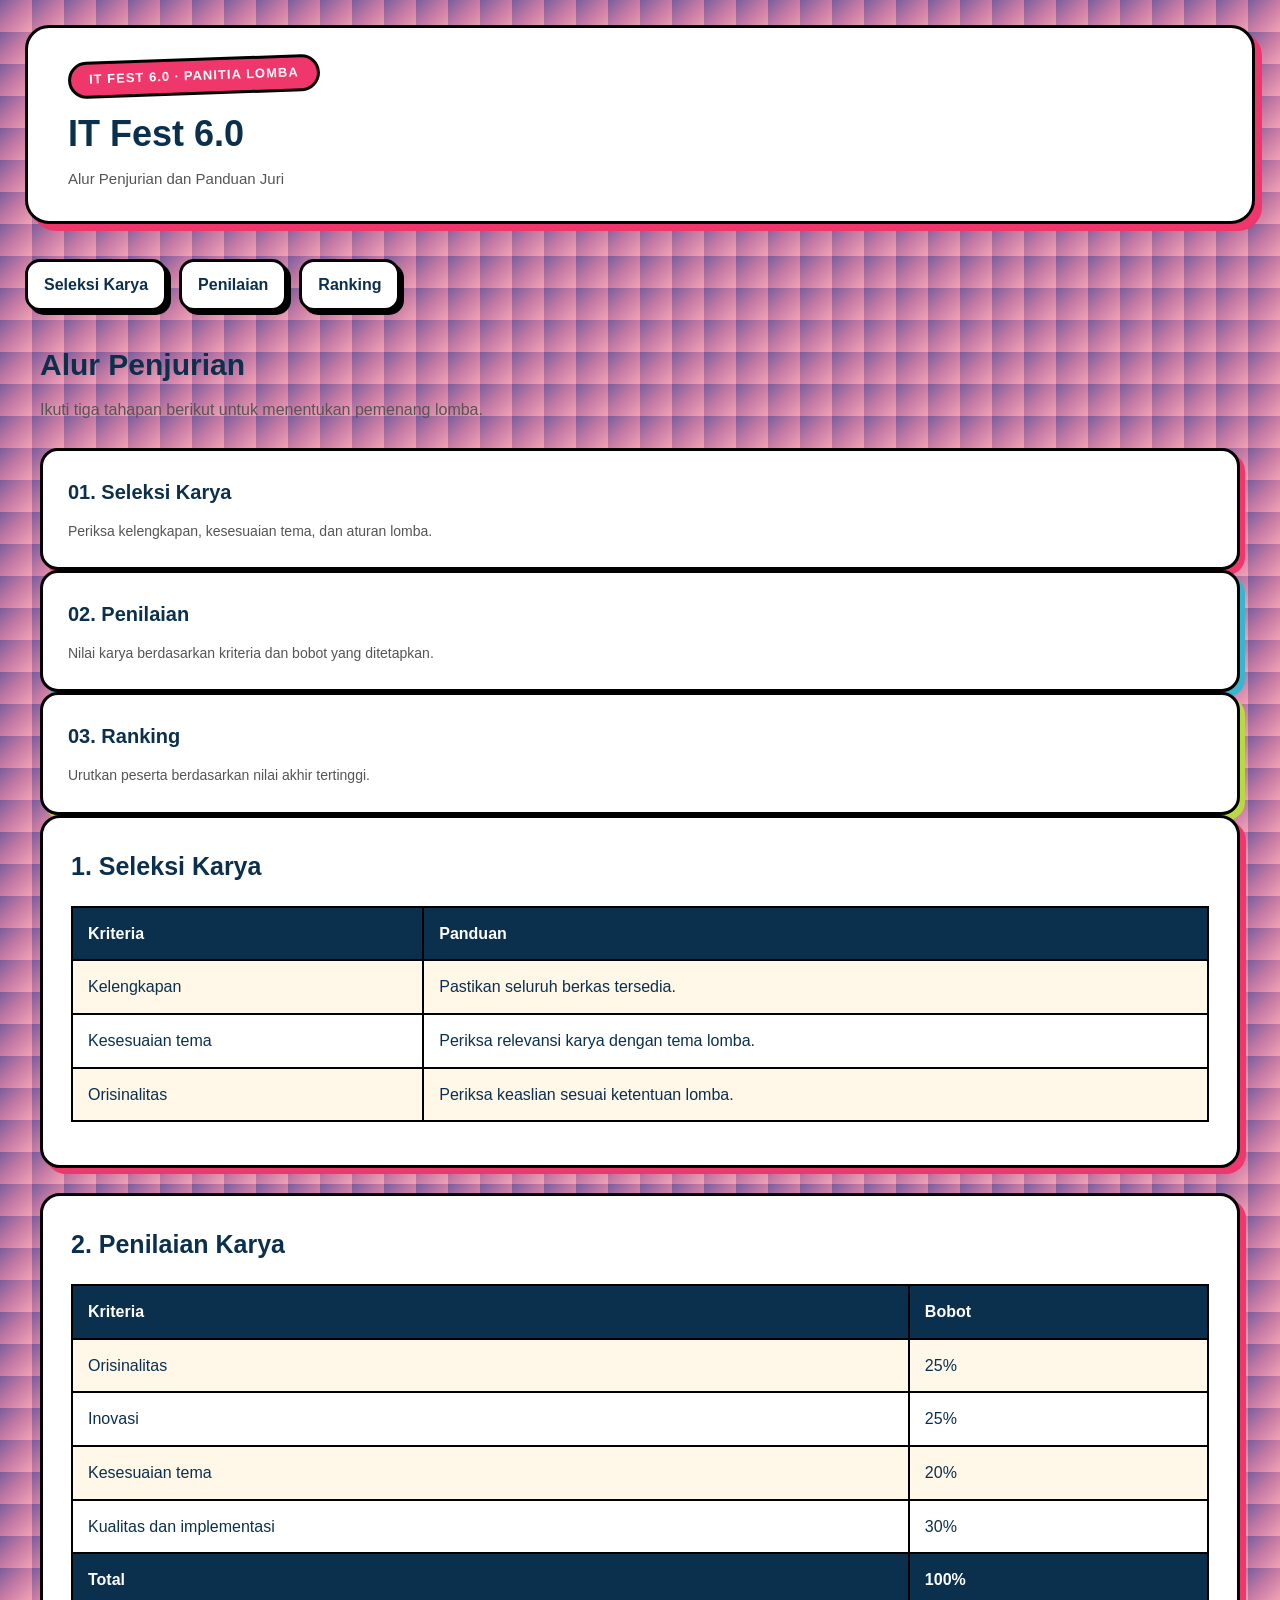
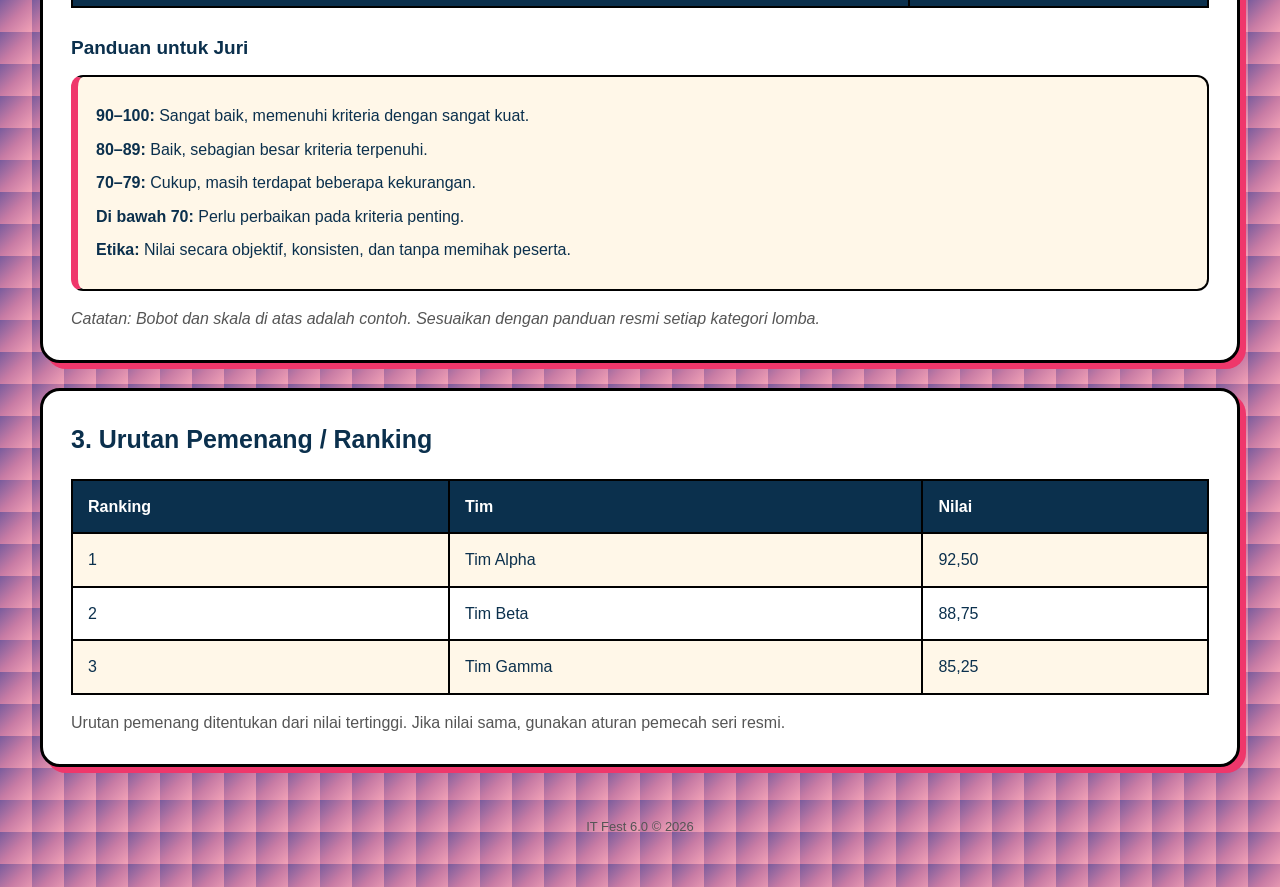
==== alur penjurian.html @ f2397616 "Remove background image gradients from body Removed background image gradients from body style." ====
<!DOCTYPE html>
<html lang="id">
<head>
    <meta charset="UTF-8">
    <meta name="viewport" content="width=device-width, initial-scale=1.0">
    <title>Alur Penjurian IT Fest 6.0</title>
    <link rel="stylesheet" href="style.css">

    <style>
        * {
            margin: 0;
            padding: 0;
            box-sizing: border-box;
        }
    
        html {
            scroll-behavior: smooth;
        }
    
        body {
            font-family: Arial, sans-serif;
            background-color: #fff7e8;
            background-size: 32px 32px;
            color: #0b304d;
            padding: 25px;
            line-height: 1.6;
        }
    
         
        header {
            background: #fff;
            border: 3px solid #000;
            border-radius: 24px;
            padding: 30px 40px;
            margin-bottom: 35px;
            box-shadow: 7px 7px 0 #ef376b;
        }
    
        header::before {
            content: "IT FEST 6.0 · PANITIA LOMBA";
            display: inline-block;
            background: #ef376b;
            color: white;
            border: 3px solid #000;
            border-radius: 30px;
            padding: 5px 18px;
            margin-bottom: 10px;
            font-size: 13px;
            font-weight: bold;
            letter-spacing: 1px;
            transform: rotate(-2deg);
        }
    
        header h1 {
            font-size: 36px;
            font-weight: 900;
            margin-bottom: 5px;
        }
    
        header p {
            color: #555;
            font-size: 15px;
        }
    
        nav {
            display: flex;
            flex-wrap: wrap;
            gap: 12px;
            margin-bottom: 30px;
        }
    
        nav a {
            display: inline-block;
            text-decoration: none;
            background: #fff;
            color: #0b304d;
            border: 3px solid #000;
            border-radius: 15px;
            padding: 10px 16px;
            font-weight: bold;
            box-shadow: 4px 4px 0 #000;
            transition: 0.2s;
        }
    
        nav a:hover {
            background: #ef376b;
            color: #fff;
            transform: translateY(-2px);
        }
    
        nav a:active,
        nav a:focus {
            background: #0b304d;
            color: #fff;
        }
    
        main {
            max-width: 1200px;
            margin: 0 auto;
        }
    
        main > h2 {
            font-size: 30px;
            margin-bottom: 8px;
        }
    
        main > p {
            margin-bottom: 25px;
            color: #555;
        }
    
         KARTU ALUR */
        .alur {
            display: grid;
            grid-template-columns: repeat(3, minmax(0, 1fr));
            gap: 20px;
            margin-bottom: 35px;
        }
    
        .card {
            background: #fff;
            border: 3px solid #000;
            border-radius: 18px;
            padding: 25px;
            box-shadow: 5px 5px 0 #ef376b;
        }
    
        .card:nth-child(2) {
            box-shadow: 5px 5px 0 #38b6cf;
        }
    
        .card:nth-child(3) {
            box-shadow: 5px 5px 0 #b7d943;
        }
    
        .card h3 {
            font-size: 20px;
            margin-bottom: 12px;
        }
    
        .card p {
            color: #555;
            font-size: 14px;
        }
    
        section {
            background: #fff;
            border: 3px solid #000;
            border-radius: 20px;
            padding: 28px;
            margin-bottom: 25px;
            box-shadow: 6px 6px 0 #ef376b;
            scroll-margin-top: 20px;
        }
    
        section h2 {
            font-size: 25px;
            margin-bottom: 20px;
        }
    
        section h3 {
            font-size: 19px;
            margin: 25px 0 12px;
        }
    
        section p {
            color: #555;
            margin-top: 15px;
        }
    
        table {
            width: 100%;
            border-collapse: collapse;
            margin: 15px 0;
            background: #fff;
        }
    
        th,
        td {
            border: 2px solid #000;
            padding: 13px 15px;
            text-align: left;
        }
    
        th {
            background: #0b304d;
            color: #fff;
        }
    
        tbody tr:nth-child(even),
        table tr:nth-child(even) {
            background: #fff7e8;
        }
        
        .panduan {
            background: #fff7e8;
            border: 2px solid #000;
            border-left: 7px solid #ef376b;
            border-radius: 12px;
            padding: 18px;
        }
    
        .panduan p {
            margin: 8px 0;
            color: #0b304d;
        }

        footer {
            text-align: center;
            padding: 25px 10px;
            color: #555;
            font-size: 13px;
        }
    
        @media (max-width: 768px) {
            body {
                padding: 15px;
            }
    
            header {
                padding: 22px;
            }
    
            header h1 {
                font-size: 28px;
            }
    
            .alur {
                grid-template-columns: 1fr;
            }
    
            section {
                padding: 18px;
                overflow-x: auto;
            }
    
            table {
                min-width: 450px;
            }
    
            nav a {
                padding: 9px 12px;
                font-size: 13px;
            }
        }
    </style>

</head>
<body>

<header>
    <h1>IT Fest 6.0</h1>
    <p>Alur Penjurian dan Panduan Juri</p>
</header>

<nav>
    <a href="#seleksi">Seleksi Karya</a>
    <a href="#penilaian">Penilaian</a>
    <a href="#ranking">Ranking</a>
</nav>

<main>
    <h2>Alur Penjurian</h2>
    <p>Ikuti tiga tahapan berikut untuk menentukan pemenang lomba.</p>

    <div class="alur">
        <div class="card">
            <h3>01. Seleksi Karya</h3>
            <p>Periksa kelengkapan, kesesuaian tema, dan aturan lomba.</p>
        </div>
        <div class="card">
            <h3>02. Penilaian</h3>
            <p>Nilai karya berdasarkan kriteria dan bobot yang ditetapkan.</p>
        </div>
        <div class="card">
            <h3>03. Ranking</h3>
            <p>Urutkan peserta berdasarkan nilai akhir tertinggi.</p>
        </div>
    </div>

    <section id="seleksi">
        <h2>1. Seleksi Karya</h2>
        <table>
            <tr><th>Kriteria</th><th>Panduan</th></tr>
            <tr><td>Kelengkapan</td><td>Pastikan seluruh berkas tersedia.</td></tr>
            <tr><td>Kesesuaian tema</td><td>Periksa relevansi karya dengan tema lomba.</td></tr>
            <tr><td>Orisinalitas</td><td>Periksa keaslian sesuai ketentuan lomba.</td></tr>
        </table>
    </section>

    <section id="penilaian">
        <h2>2. Penilaian Karya</h2>
        <table>
            <tr><th>Kriteria</th><th>Bobot</th></tr>
            <tr><td>Orisinalitas</td><td>25%</td></tr>
            <tr><td>Inovasi</td><td>25%</td></tr>
            <tr><td>Kesesuaian tema</td><td>20%</td></tr>
            <tr><td>Kualitas dan implementasi</td><td>30%</td></tr>
            <tr><th>Total</th><th>100%</th></tr>
        </table>

        <h3>Panduan untuk Juri</h3>
        <div class="panduan">
            <p><b>90–100:</b> Sangat baik, memenuhi kriteria dengan sangat kuat.</p>
            <p><b>80–89:</b> Baik, sebagian besar kriteria terpenuhi.</p>
            <p><b>70–79:</b> Cukup, masih terdapat beberapa kekurangan.</p>
            <p><b>Di bawah 70:</b> Perlu perbaikan pada kriteria penting.</p>
            <p><b>Etika:</b> Nilai secara objektif, konsisten, dan tanpa memihak peserta.</p>
        </div>
        <p><i>Catatan: Bobot dan skala di atas adalah contoh. Sesuaikan dengan panduan resmi setiap kategori lomba.</i></p>
    </section>

    <section id="ranking">
        <h2>3. Urutan Pemenang / Ranking</h2>
        <table>
            <tr><th>Ranking</th><th>Tim</th><th>Nilai</th></tr>
            <tr><td>1</td><td>Tim Alpha</td><td>92,50</td></tr>
            <tr><td>2</td><td>Tim Beta</td><td>88,75</td></tr>
            <tr><td>3</td><td>Tim Gamma</td><td>85,25</td></tr>
        </table>
        <p>Urutan pemenang ditentukan dari nilai tertinggi. Jika nilai sama, gunakan aturan pemecah seri resmi.</p>
    </section>
</main>

<footer>IT Fest 6.0 © 2026</footer>

</body>
</html>
---- style.css ----
{
    margin: 0;
    padding: 0;
    box-sizing: border-box;
}

:root {
    --purple: #8c75b5;
    --pink: #d978a7;
    --blue: #80bfe8;
    --green: #83c8ad;
    --dark: #35304c;
    --muted: #88839c;
    --line: #e7e0f0;
}

body {
    font-family: redoka, sans-serif;
    color: var(--dark);
    background: linear-gradient(
        135deg,
        #795c9d,
        #c77ba4,
        #f2a2b7
    );
    min-height: 100vh;
    padding: 35px 5%;
}

.header {
    background: rgba(255, 255, 255, 0.97);
    border: 1px solid white;
    border-radius: 15px;
    padding: 28px;
    display: flex;
    justify-content: space-between;
    align-items: center;
    gap: 25px;
    flex-wrap: wrap;
    box-shadow: 0 8px 25px #4e315522;
    margin-bottom: 24px;
}

.label {
    display: inline-block;
    color: var(--purple);
    background: #f3edfc;
    border: 1px solid #ded2f5;
    border-radius: 20px;
    padding: 7px 12px;
    font-size: 11px;
    font-weight: bold;
    margin-bottom: 12px;
}

.brand h1 {
    font-size: 34px;
    margin-bottom: 8px;
}

.brand p {
    color: var(--muted);
    font-size: 14px;
}

.navigation {
    display: flex;
    flex-wrap: wrap;
    gap: 10px;
    max-width: 600px;
}

.btn {
    display: inline-block;
    text-decoration: none;
    color: white;
    font-size: 12px;
    font-weight: bold;
    padding: 12px 15px;
    border-radius: 9px;
    border: 1px solid transparent;
    transition: 0.2s;
}

.btn:hover {
    transform: translateY(-2px);
    filter: brightness(0.96);
}

.purple {
    background: var(--purple);
}

.pink {
    background: var(--pink);
}

.blue {
    background: #71b6df;
}

.green {
    background: #72b99b;
}

.navy {
    background: #49425f;
}

.white {
    color: var(--dark);
    background: white;
    border-color: var(--line);
}

.statistics {
    display: grid;
    grid-template-columns: repeat(3, minmax(0, 1fr));
    gap: 18px;
    margin-bottom: 24px;
}

.stat-card {
    display: flex;
    align-items: center;
    justify-content: space-between;
    gap: 12px;
    background: white;
    padding: 24px;
    border-radius: 13px;
    border: 1px solid var(--line);
    box-shadow: 4px 5px 0 #8c75b544;
}

.stat-card p {
    font-size: 10px;
    font-weight: bold;
    letter-spacing: 1px;
    color: var(--muted);
    margin-bottom: 9px;
}

.stat-card h2 {
    font-size: 32px;
    margin-bottom: 5px;
}

.stat-card small {
    color: var(--muted);
    font-size: 11px;
}

.pink-text {
    color: var(--pink);
}

.stat-icon {
    width: 45px;
    height: 45px;
    flex-shrink: 0;
    border-radius: 12px;
    display: flex;
    align-items: center;
    justify-content: center;
    color: white;
    font-size: 22px;
}

.pink-bg {
    background: var(--pink);
}

.blue-bg {
    background: #55b5d7;
}

.green-bg {
    background: #a1c94c;
}

.content {
    display: grid;
    grid-template-columns: minmax(0, 1.8fr) minmax(270px, 0.9fr);
    gap: 20px;
    align-items: start;
}

.panel {
    background: white;
    border: 1px solid var(--line);
    border-radius: 14px;
    overflow: hidden;
    box-shadow: 4px 5px 0 #8c75b544;
}

.panel-heading {
    padding: 20px;
    display: flex;
    align-items: center;
    justify-content: space-between;
    gap: 12px;
    border-bottom: 1px solid var(--line);
    background: #fbf9fe;
}

.panel-heading h3,
.quick-panel h3 {
    font-size: 17px;
    margin-bottom: 6px;
}

.panel-heading p {
    font-size: 12px;
    color: var(--muted);
}

.view-all {
    text-decoration: none;
    color: var(--purple);
    border: 1px solid #dfd2f2;
    border-radius: 9px;
    padding: 9px 12px;
    font-size: 11px;
    white-space: nowrap;
}

.event-list {
    padding: 16px;
}

.event-card {
    padding: 18px;
    border: 1px solid var(--line);
    border-radius: 12px;
    margin-bottom: 16px;
    box-shadow: 3px 4px 0 #8c75b522;
}

.event-card:last-child {
    margin-bottom: 0;
}

.pink-border {
    border-left: 4px solid var(--pink);
}

.blue-border {
    border-left: 4px solid var(--blue);
}

.green-border {
    border-left: 4px solid var(--green);
}

.purple-border {
    border-left: 4px solid var(--purple);
}

.event-card h4 {
    font-size: 15px;
    margin-bottom: 8px;
}

.description {
    color: var(--muted);
    font-size: 12px;
    line-height: 1.7;
    margin-bottom: 14px;
}

.event-info {
    display: flex;
    flex-wrap: wrap;
    gap: 12px;
    color: #746c8c;
    font-size: 10px;
    margin-bottom: 16px;
}

.progress-info {
    display: flex;
    justify-content: space-between;
    font-size: 11px;
    color: var(--muted);
    margin-bottom: 7px;
}

.progress {
    height: 9px;
    background: #f0eaf7;
    border-radius: 10px;
    overflow: hidden;
    margin-bottom: 16px;
}

.progress-fill {
    height: 100%;
    background: linear-gradient(
        90deg,
        var(--purple),
        var(--pink)
    );
    border-radius: 10px;
}

.event-actions {
    display: flex;
    flex-wrap: wrap;
    gap: 8px;
}

.event-actions .btn {
    padding: 10px 12px;
    font-size: 10px;
}

.sidebar {
    display: flex;
    flex-direction: column;
    gap: 20px;
}

.guest {
    display: flex;
    align-items: center;
    gap: 10px;
    padding: 16px;
    border-bottom: 1px solid var(--line);
}

.guest:last-child {
    border-bottom: none;
}

.avatar {
    display: flex;
    align-items: center;
    justify-content: center;
    width: 38px;
    height: 38px;
    flex-shrink: 0;
    color: white;
    border-radius: 50%;
    font-weight: bold;
}

.avatar-pink {
    background: var(--pink);
}

.avatar-blue {
    background: #55b5d7;
}

.avatar-green {
    background: #72b99b;
}

.avatar-purple {
    background: var(--purple);
}

.guest-detail {
    flex: 1;
    min-width: 0;
}

.guest-detail h4 {
    font-size: 11px;
    margin-bottom: 5px;
}

.guest-detail p {
    font-size: 10px;
    color: var(--muted);
    line-height: 1.5;
}

.status {
    font-size: 8px;
    text-transform: uppercase;
    color: #5c997e;
    background: #e9f7ef;
    padding: 6px 7px;
    border-radius: 15px;
    white-space: nowrap;
}

.quick-panel {
    padding: 20px;
}

.quick-panel h3 {
    margin-bottom: 16px;
}

.full-btn {
    display: block;
    text-align: center;
    margin-bottom: 10px;
    padding: 14px;
}

.full-btn:last-child {
    margin-bottom: 0;
}

footer {
    text-align: center;
    color: white;
    font-size: 11px;
    padding: 30px 0 5px;
}

@media (max-width: 1000px) {
    .content {
        grid-template-columns: 1fr;
    }

    .sidebar {
        display: grid;
        grid-template-columns: 1fr 1fr;
        align-items: start;
    }

    .statistics {
        grid-template-columns: 1fr 1fr;
    }

    .header {
        align-items: flex-start;
    }
}

@media (max-width: 600px) {
    body {
        padding: 15px;
    }

    .header {
        padding: 20px;
    }

    .brand h1 {
        font-size: 28px;
    }

    .navigation {
        width: 100%;
    }

    .statistics {
        grid-template-columns: 1fr;
    }

    .sidebar {
        display: flex;
    }

    .event-list {
        padding: 10px;
    }

    .event-card {
        padding: 14px;
    }
}
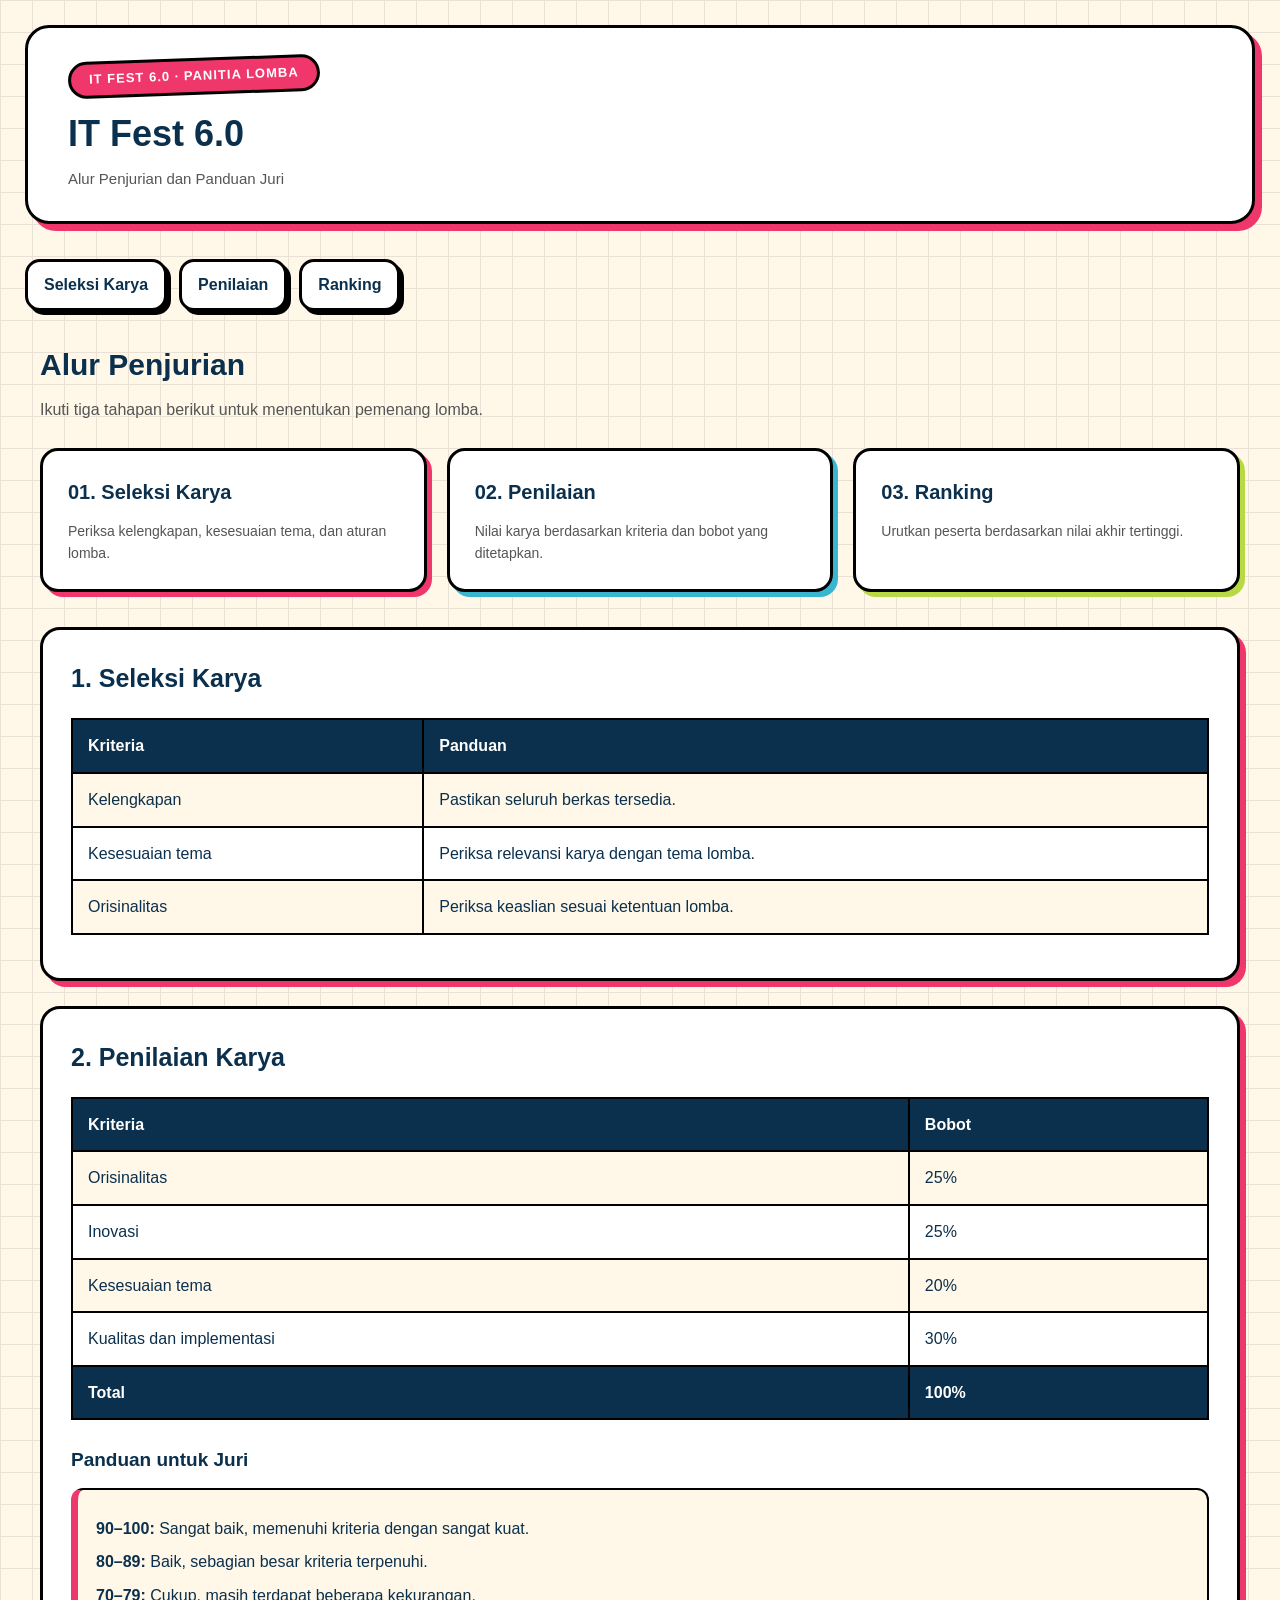
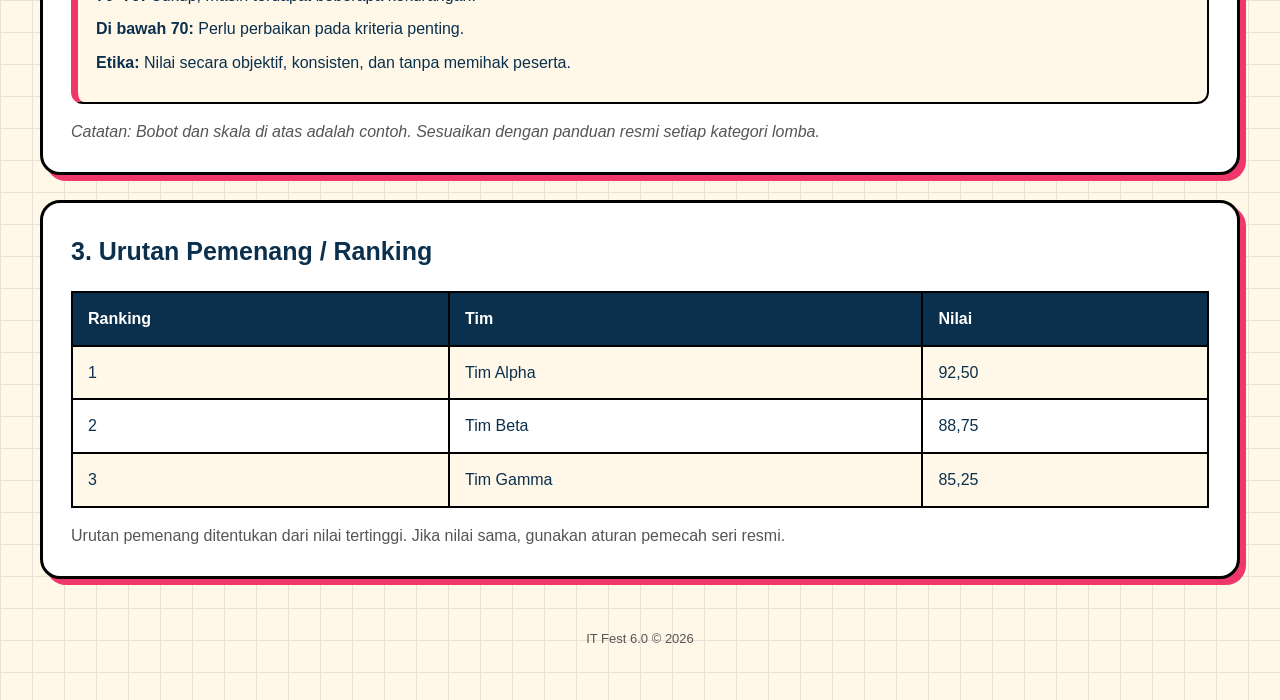
==== commit f01b0db1: "Update alur penjurian.html" ====
--- a/alur penjurian.html
+++ b/alur penjurian.html
@@ -1,3 +1,4 @@
+
 <!DOCTYPE html>
 <html lang="id">
 <head>
@@ -20,13 +21,15 @@
         body {
             font-family: Arial, sans-serif;
             background-color: #fff7e8;
+            background-image:
+                linear-gradient(#e9e1d5 1px, transparent 1px),
+                linear-gradient(90deg, #e9e1d5 1px, transparent 1px);
             background-size: 32px 32px;
             color: #0b304d;
             padding: 25px;
             line-height: 1.6;
         }
     
-         
         header {
             background: #fff;
             border: 3px solid #000;
@@ -109,7 +112,7 @@
             color: #555;
         }
     
-         KARTU ALUR */
+        /* KARTU ALUR */
         .alur {
             display: grid;
             grid-template-columns: repeat(3, minmax(0, 1fr));
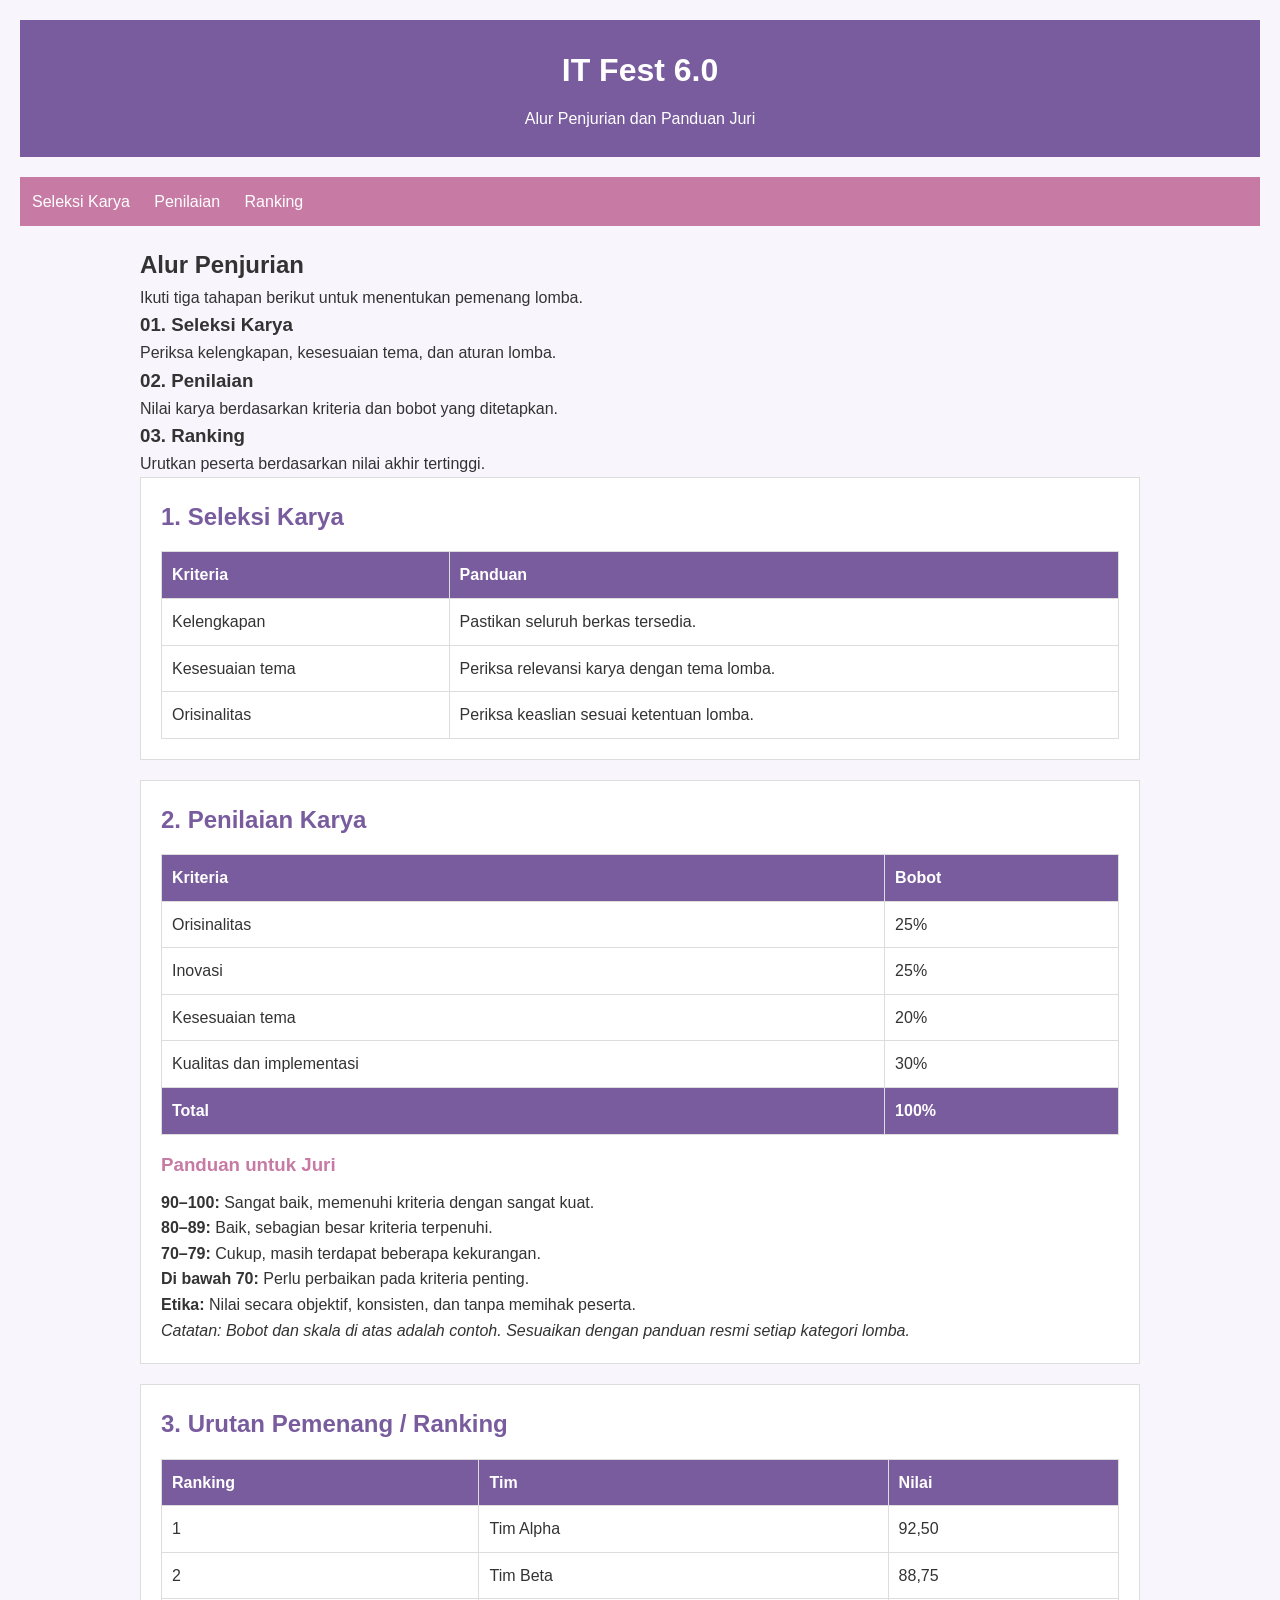
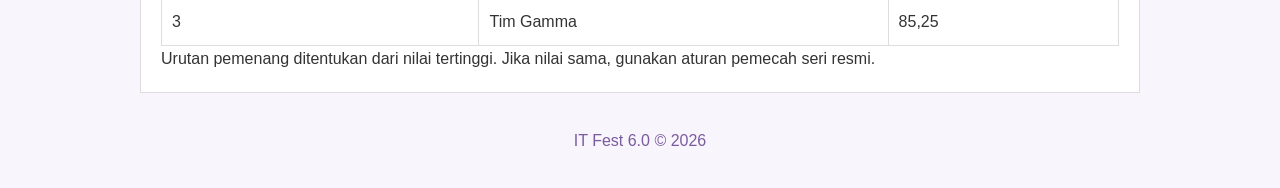
==== commit 4725d967: "Update alur penjurian.html" ====
--- a/alur penjurian.html
+++ b/alur penjurian.html
@@ -1,251 +1,100 @@
-
 <!DOCTYPE html>
 <html lang="id">
 <head>
     <meta charset="UTF-8">
     <meta name="viewport" content="width=device-width, initial-scale=1.0">
     <title>Alur Penjurian IT Fest 6.0</title>
-    <link rel="stylesheet" href="style.css">
+    <style>
+    * {
+        margin: 0;
+        padding: 0;
+        box-sizing: border-box;
+    }
+    
+    body {
+        font-family: Arial, sans-serif;
+        background-color: #f8f5fc;
+        color: #333;
+        line-height: 1.6;
+        padding: 20px;
+    }
+    header {
+        background-color: #795c9d;
+        color: white;
+        padding: 25px;
+        text-align: center;
+        margin-bottom: 20px;
+    }
+    
+    header h1 {
+        margin-bottom: 10px;
+    }
+    
+    nav {
+        background-color: #c77ba4;
+        padding: 12px;
+        margin-bottom: 20px;
+    }
+    
+    nav a {
+        color: white;
+        text-decoration: none;
+        margin-right: 20px;
+    }
+    
+    nav a:hover {
+        text-decoration: underline;
+    }
+    
+    main {
+        max-width: 1000px;
+        margin: auto;
+    }
+    
+    section {
+        background-color: white;
+        padding: 20px;
+        margin-bottom: 20px;
+        border: 1px solid #ddd;
+    }
+    
+    section h2 {
+        color: #795c9d;
+        margin-bottom: 10px;
+    }
+    
+    section h3 {
+        color: #c77ba4;
+        margin-top: 15px;
+        margin-bottom: 10px;
+    }
 
-    <style>
-        * {
-            margin: 0;
-            padding: 0;
-            box-sizing: border-box;
-        }
+    ul, ol {
+        padding-left: 25px;
+    }
     
-        html {
-            scroll-behavior: smooth;
-        }
+    table {
+        width: 100%;
+        border-collapse: collapse;
+        margin-top: 15px;
+    }
     
-        body {
-            font-family: Arial, sans-serif;
-            background-color: #fff7e8;
-            background-image:
-                linear-gradient(#e9e1d5 1px, transparent 1px),
-                linear-gradient(90deg, #e9e1d5 1px, transparent 1px);
-            background-size: 32px 32px;
-            color: #0b304d;
-            padding: 25px;
-            line-height: 1.6;
-        }
+    th, td {
+        border: 1px solid #ddd;
+        padding: 10px;
+        text-align: left;
+    }
     
-        header {
-            background: #fff;
-            border: 3px solid #000;
-            border-radius: 24px;
-            padding: 30px 40px;
-            margin-bottom: 35px;
-            box-shadow: 7px 7px 0 #ef376b;
-        }
+    th {
+        background-color: #795c9d;
+        color: white;
+    }
     
-        header::before {
-            content: "IT FEST 6.0 · PANITIA LOMBA";
-            display: inline-block;
-            background: #ef376b;
-            color: white;
-            border: 3px solid #000;
-            border-radius: 30px;
-            padding: 5px 18px;
-            margin-bottom: 10px;
-            font-size: 13px;
-            font-weight: bold;
-            letter-spacing: 1px;
-            transform: rotate(-2deg);
-        }
-    
-        header h1 {
-            font-size: 36px;
-            font-weight: 900;
-            margin-bottom: 5px;
-        }
-    
-        header p {
-            color: #555;
-            font-size: 15px;
-        }
-    
-        nav {
-            display: flex;
-            flex-wrap: wrap;
-            gap: 12px;
-            margin-bottom: 30px;
-        }
-    
-        nav a {
-            display: inline-block;
-            text-decoration: none;
-            background: #fff;
-            color: #0b304d;
-            border: 3px solid #000;
-            border-radius: 15px;
-            padding: 10px 16px;
-            font-weight: bold;
-            box-shadow: 4px 4px 0 #000;
-            transition: 0.2s;
-        }
-    
-        nav a:hover {
-            background: #ef376b;
-            color: #fff;
-            transform: translateY(-2px);
-        }
-    
-        nav a:active,
-        nav a:focus {
-            background: #0b304d;
-            color: #fff;
-        }
-    
-        main {
-            max-width: 1200px;
-            margin: 0 auto;
-        }
-    
-        main > h2 {
-            font-size: 30px;
-            margin-bottom: 8px;
-        }
-    
-        main > p {
-            margin-bottom: 25px;
-            color: #555;
-        }
-    
-        /* KARTU ALUR */
-        .alur {
-            display: grid;
-            grid-template-columns: repeat(3, minmax(0, 1fr));
-            gap: 20px;
-            margin-bottom: 35px;
-        }
-    
-        .card {
-            background: #fff;
-            border: 3px solid #000;
-            border-radius: 18px;
-            padding: 25px;
-            box-shadow: 5px 5px 0 #ef376b;
-        }
-    
-        .card:nth-child(2) {
-            box-shadow: 5px 5px 0 #38b6cf;
-        }
-    
-        .card:nth-child(3) {
-            box-shadow: 5px 5px 0 #b7d943;
-        }
-    
-        .card h3 {
-            font-size: 20px;
-            margin-bottom: 12px;
-        }
-    
-        .card p {
-            color: #555;
-            font-size: 14px;
-        }
-    
-        section {
-            background: #fff;
-            border: 3px solid #000;
-            border-radius: 20px;
-            padding: 28px;
-            margin-bottom: 25px;
-            box-shadow: 6px 6px 0 #ef376b;
-            scroll-margin-top: 20px;
-        }
-    
-        section h2 {
-            font-size: 25px;
-            margin-bottom: 20px;
-        }
-    
-        section h3 {
-            font-size: 19px;
-            margin: 25px 0 12px;
-        }
-    
-        section p {
-            color: #555;
-            margin-top: 15px;
-        }
-    
-        table {
-            width: 100%;
-            border-collapse: collapse;
-            margin: 15px 0;
-            background: #fff;
-        }
-    
-        th,
-        td {
-            border: 2px solid #000;
-            padding: 13px 15px;
-            text-align: left;
-        }
-    
-        th {
-            background: #0b304d;
-            color: #fff;
-        }
-    
-        tbody tr:nth-child(even),
-        table tr:nth-child(even) {
-            background: #fff7e8;
-        }
-        
-        .panduan {
-            background: #fff7e8;
-            border: 2px solid #000;
-            border-left: 7px solid #ef376b;
-            border-radius: 12px;
-            padding: 18px;
-        }
-    
-        .panduan p {
-            margin: 8px 0;
-            color: #0b304d;
-        }
-
-        footer {
-            text-align: center;
-            padding: 25px 10px;
-            color: #555;
-            font-size: 13px;
-        }
-    
-        @media (max-width: 768px) {
-            body {
-                padding: 15px;
-            }
-    
-            header {
-                padding: 22px;
-            }
-    
-            header h1 {
-                font-size: 28px;
-            }
-    
-            .alur {
-                grid-template-columns: 1fr;
-            }
-    
-            section {
-                padding: 18px;
-                overflow-x: auto;
-            }
-    
-            table {
-                min-width: 450px;
-            }
-    
-            nav a {
-                padding: 9px 12px;
-                font-size: 13px;
-            }
-        }
+    footer {
+        text-align: center;
+        padding: 15px;
+        color: #795c9d;
+    }
     </style>
 
 </head>
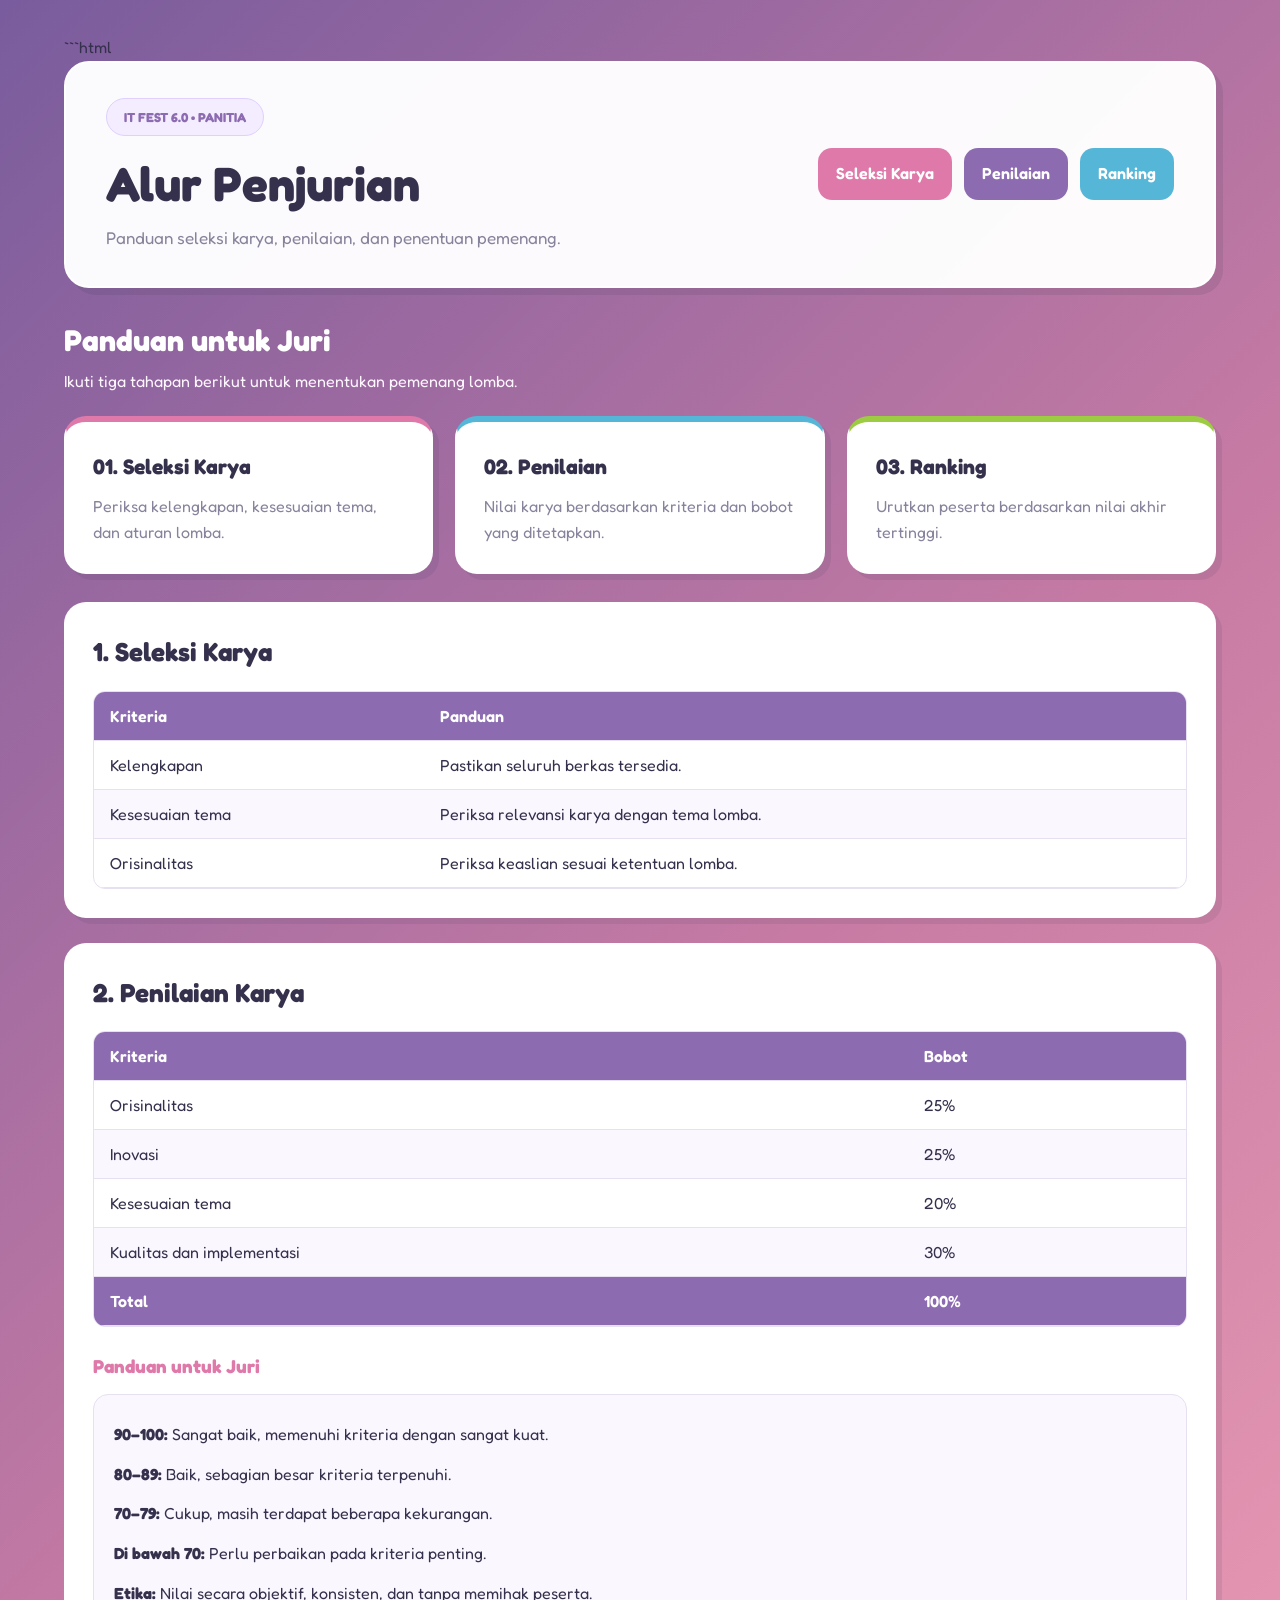
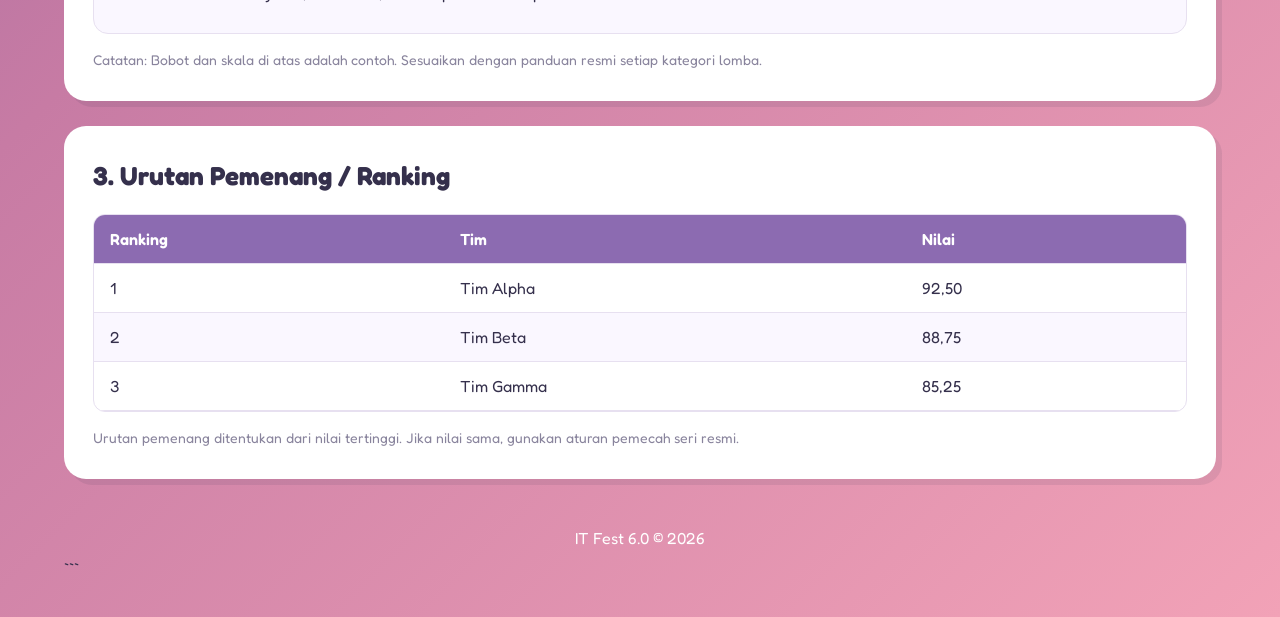
==== commit e5e6815b: "Update alur penjurian.html" ====
--- a/alur penjurian.html
+++ b/alur penjurian.html
@@ -1,129 +1,306 @@
+```html
 <!DOCTYPE html>
 <html lang="id">
 <head>
     <meta charset="UTF-8">
     <meta name="viewport" content="width=device-width, initial-scale=1.0">
     <title>Alur Penjurian IT Fest 6.0</title>
+
+    <link href="https://fonts.googleapis.com/css2?family=Fredoka:wght@400;500;600;700&display=swap" rel="stylesheet">
+
     <style>
-    * {
-        margin: 0;
-        padding: 0;
-        box-sizing: border-box;
-    }
-    
-    body {
-        font-family: Arial, sans-serif;
-        background-color: #f8f5fc;
-        color: #333;
-        line-height: 1.6;
-        padding: 20px;
-    }
-    header {
-        background-color: #795c9d;
-        color: white;
-        padding: 25px;
-        text-align: center;
-        margin-bottom: 20px;
-    }
-    
-    header h1 {
-        margin-bottom: 10px;
-    }
-    
-    nav {
-        background-color: #c77ba4;
-        padding: 12px;
-        margin-bottom: 20px;
-    }
-    
-    nav a {
-        color: white;
-        text-decoration: none;
-        margin-right: 20px;
-    }
-    
-    nav a:hover {
-        text-decoration: underline;
-    }
-    
-    main {
-        max-width: 1000px;
-        margin: auto;
-    }
-    
-    section {
-        background-color: white;
-        padding: 20px;
-        margin-bottom: 20px;
-        border: 1px solid #ddd;
-    }
-    
-    section h2 {
-        color: #795c9d;
-        margin-bottom: 10px;
-    }
-    
-    section h3 {
-        color: #c77ba4;
-        margin-top: 15px;
-        margin-bottom: 10px;
-    }
-
-    ul, ol {
-        padding-left: 25px;
-    }
-    
-    table {
-        width: 100%;
-        border-collapse: collapse;
-        margin-top: 15px;
-    }
-    
-    th, td {
-        border: 1px solid #ddd;
-        padding: 10px;
-        text-align: left;
-    }
-    
-    th {
-        background-color: #795c9d;
-        color: white;
-    }
-    
-    footer {
-        text-align: center;
-        padding: 15px;
-        color: #795c9d;
-    }
+        * {
+            margin: 0;
+            padding: 0;
+            box-sizing: border-box;
+        }
+
+        :root {
+            --purple: #8c6bb1;
+            --pink: #df79a9;
+            --blue: #55b6d7;
+            --green: #9dcc43;
+            --dark: #35304c;
+            --muted: #88839c;
+            --line: #e7e0f0;
+            --bg: #f8f4fc;
+        }
+
+        body {
+            font-family: 'Fredoka', sans-serif;
+            color: var(--dark);
+            background: linear-gradient(135deg, #795c9d, #c77ba4, #f2a2b7);
+            min-height: 100vh;
+            padding: 35px 5%;
+            line-height: 1.6;
+        }
+
+        .container {
+            max-width: 1450px;
+            margin: auto;
+        }
+
+        .header {
+            background: rgba(255, 255, 255, 0.97);
+            border: 2px solid white;
+            border-radius: 25px;
+            padding: 35px 40px;
+            margin-bottom: 28px;
+            box-shadow: 7px 7px 0 rgba(53, 48, 76, 0.12);
+            display: flex;
+            justify-content: space-between;
+            align-items: center;
+            gap: 25px;
+            flex-wrap: wrap;
+        }
+
+        .label {
+            display: inline-block;
+            background: #f4edff;
+            color: var(--purple);
+            border: 1px solid #dfd0ff;
+            padding: 8px 17px;
+            border-radius: 30px;
+            font-size: 13px;
+            font-weight: 700;
+            margin-bottom: 20px;
+        }
+
+        .header h1 {
+            font-size: clamp(32px, 4vw, 48px);
+            line-height: 1.15;
+            margin-bottom: 12px;
+        }
+
+        .header p {
+            color: var(--muted);
+            font-size: 17px;
+        }
+
+        nav {
+            display: flex;
+            gap: 12px;
+            flex-wrap: wrap;
+        }
+
+        nav a {
+            text-decoration: none;
+            padding: 13px 18px;
+            border-radius: 14px;
+            color: white;
+            font-weight: 600;
+            background: var(--pink);
+            transition: 0.2s;
+        }
+
+        nav a:nth-child(2) {
+            background: var(--purple);
+        }
+
+        nav a:nth-child(3) {
+            background: var(--blue);
+        }
+
+        nav a:hover {
+            transform: translateY(-3px);
+            filter: brightness(1.05);
+        }
+
+        .intro {
+            margin-bottom: 22px;
+            color: white;
+        }
+
+        .intro h2 {
+            font-size: 30px;
+            margin-bottom: 5px;
+        }
+
+        .intro p {
+            color: #fff7ff;
+        }
+
+        .alur {
+            display: grid;
+            grid-template-columns: repeat(3, minmax(0, 1fr));
+            gap: 22px;
+            margin-bottom: 28px;
+        }
+
+        .card, section {
+            background: #fff;
+            border: 1px solid rgba(255, 255, 255, 0.8);
+            border-radius: 22px;
+            padding: 28px;
+            box-shadow: 6px 6px 0 rgba(53, 48, 76, 0.1);
+        }
+
+        .card {
+            border-top: 6px solid var(--pink);
+        }
+
+        .card:nth-child(2) {
+            border-top-color: var(--blue);
+        }
+
+        .card:nth-child(3) {
+            border-top-color: var(--green);
+        }
+
+        .card h3 {
+            font-size: 21px;
+            margin-bottom: 10px;
+        }
+
+        .card p {
+            color: var(--muted);
+        }
+
+        section {
+            margin-bottom: 25px;
+            scroll-margin-top: 20px;
+        }
+
+        section h2 {
+            color: var(--dark);
+            font-size: 26px;
+            margin-bottom: 18px;
+        }
+
+        section h3 {
+            color: var(--pink);
+            margin: 25px 0 12px;
+        }
+
+        .table-wrap {
+            width: 100%;
+            overflow-x: auto;
+            border-radius: 12px;
+            border: 1px solid var(--line);
+        }
+
+        table {
+            width: 100%;
+            border-collapse: collapse;
+            min-width: 400px;
+        }
+
+        th, td {
+            padding: 14px 16px;
+            text-align: left;
+            border-bottom: 1px solid var(--line);
+        }
+
+        th {
+            background: var(--purple);
+            color: white;
+            font-weight: 600;
+        }
+
+        tbody tr:nth-child(even) {
+            background: #faf7ff;
+        }
+
+        tbody tr:hover {
+            background: #f2eaff;
+        }
+
+        .panduan {
+            background: #faf7ff;
+            border: 1px solid var(--line);
+            border-radius: 15px;
+            padding: 20px;
+        }
+
+        .panduan p {
+            padding: 7px 0;
+        }
+
+        .catatan {
+            display: block;
+            color: var(--muted);
+            margin-top: 15px;
+            font-size: 14px;
+        }
+
+        footer {
+            text-align: center;
+            color: white;
+            padding: 22px 0 5px;
+        }
+
+        @media (max-width: 800px) {
+            body {
+                padding: 20px 4%;
+            }
+
+            .header {
+                padding: 25px;
+            }
+
+            .alur {
+                grid-template-columns: 1fr;
+            }
+
+            nav a {
+                flex: 1 1 auto;
+                text-align: center;
+            }
+        }
+
+        @media (max-width: 480px) {
+            .header {
+                padding: 22px;
+            }
+
+            .card, section {
+                padding: 20px;
+            }
+
+            .intro h2 {
+                font-size: 25px;
+            }
+
+            section h2 {
+                font-size: 23px;
+            }
+        }
     </style>
-
 </head>
+
 <body>
-
-<header>
-    <h1>IT Fest 6.0</h1>
-    <p>Alur Penjurian dan Panduan Juri</p>
-</header>
-
-<nav>
-    <a href="#seleksi">Seleksi Karya</a>
-    <a href="#penilaian">Penilaian</a>
-    <a href="#ranking">Ranking</a>
-</nav>
-
-<main>
-    <h2>Alur Penjurian</h2>
-    <p>Ikuti tiga tahapan berikut untuk menentukan pemenang lomba.</p>
+<div class="container">
+
+    <header class="header">
+        <div>
+            <span class="label">IT FEST 6.0 • PANITIA</span>
+            <h1>Alur Penjurian</h1>
+            <p>Panduan seleksi karya, penilaian, dan penentuan pemenang.</p>
+        </div>
+
+        <nav>
+            <a href="#seleksi">Seleksi Karya</a>
+            <a href="#penilaian">Penilaian</a>
+            <a href="#ranking">Ranking</a>
+        </nav>
+    </header>
+
+    <div class="intro">
+        <h2>Panduan untuk Juri</h2>
+        <p>Ikuti tiga tahapan berikut untuk menentukan pemenang lomba.</p>
+    </div>
 
     <div class="alur">
         <div class="card">
             <h3>01. Seleksi Karya</h3>
             <p>Periksa kelengkapan, kesesuaian tema, dan aturan lomba.</p>
         </div>
+
         <div class="card">
             <h3>02. Penilaian</h3>
             <p>Nilai karya berdasarkan kriteria dan bobot yang ditetapkan.</p>
         </div>
+
         <div class="card">
             <h3>03. Ranking</h3>
             <p>Urutkan peserta berdasarkan nilai akhir tertinggi.</p>
@@ -132,24 +309,38 @@
 
     <section id="seleksi">
         <h2>1. Seleksi Karya</h2>
-        <table>
-            <tr><th>Kriteria</th><th>Panduan</th></tr>
-            <tr><td>Kelengkapan</td><td>Pastikan seluruh berkas tersedia.</td></tr>
-            <tr><td>Kesesuaian tema</td><td>Periksa relevansi karya dengan tema lomba.</td></tr>
-            <tr><td>Orisinalitas</td><td>Periksa keaslian sesuai ketentuan lomba.</td></tr>
-        </table>
+
+        <div class="table-wrap">
+            <table>
+                <thead>
+                    <tr><th>Kriteria</th><th>Panduan</th></tr>
+                </thead>
+                <tbody>
+                    <tr><td>Kelengkapan</td><td>Pastikan seluruh berkas tersedia.</td></tr>
+                    <tr><td>Kesesuaian tema</td><td>Periksa relevansi karya dengan tema lomba.</td></tr>
+                    <tr><td>Orisinalitas</td><td>Periksa keaslian sesuai ketentuan lomba.</td></tr>
+                </tbody>
+            </table>
+        </div>
     </section>
 
     <section id="penilaian">
         <h2>2. Penilaian Karya</h2>
-        <table>
-            <tr><th>Kriteria</th><th>Bobot</th></tr>
-            <tr><td>Orisinalitas</td><td>25%</td></tr>
-            <tr><td>Inovasi</td><td>25%</td></tr>
-            <tr><td>Kesesuaian tema</td><td>20%</td></tr>
-            <tr><td>Kualitas dan implementasi</td><td>30%</td></tr>
-            <tr><th>Total</th><th>100%</th></tr>
-        </table>
+
+        <div class="table-wrap">
+            <table>
+                <thead>
+                    <tr><th>Kriteria</th><th>Bobot</th></tr>
+                </thead>
+                <tbody>
+                    <tr><td>Orisinalitas</td><td>25%</td></tr>
+                    <tr><td>Inovasi</td><td>25%</td></tr>
+                    <tr><td>Kesesuaian tema</td><td>20%</td></tr>
+                    <tr><td>Kualitas dan implementasi</td><td>30%</td></tr>
+                    <tr><th>Total</th><th>100%</th></tr>
+                </tbody>
+            </table>
+        </div>
 
         <h3>Panduan untuk Juri</h3>
         <div class="panduan">
@@ -159,22 +350,35 @@
             <p><b>Di bawah 70:</b> Perlu perbaikan pada kriteria penting.</p>
             <p><b>Etika:</b> Nilai secara objektif, konsisten, dan tanpa memihak peserta.</p>
         </div>
-        <p><i>Catatan: Bobot dan skala di atas adalah contoh. Sesuaikan dengan panduan resmi setiap kategori lomba.</i></p>
+
+        <small class="catatan">
+            Catatan: Bobot dan skala di atas adalah contoh. Sesuaikan dengan panduan resmi setiap kategori lomba.
+        </small>
     </section>
 
     <section id="ranking">
         <h2>3. Urutan Pemenang / Ranking</h2>
-        <table>
-            <tr><th>Ranking</th><th>Tim</th><th>Nilai</th></tr>
-            <tr><td>1</td><td>Tim Alpha</td><td>92,50</td></tr>
-            <tr><td>2</td><td>Tim Beta</td><td>88,75</td></tr>
-            <tr><td>3</td><td>Tim Gamma</td><td>85,25</td></tr>
-        </table>
-        <p>Urutan pemenang ditentukan dari nilai tertinggi. Jika nilai sama, gunakan aturan pemecah seri resmi.</p>
+
+        <div class="table-wrap">
+            <table>
+                <thead>
+                    <tr><th>Ranking</th><th>Tim</th><th>Nilai</th></tr>
+                </thead>
+                <tbody>
+                    <tr><td>1</td><td>Tim Alpha</td><td>92,50</td></tr>
+                    <tr><td>2</td><td>Tim Beta</td><td>88,75</td></tr>
+                    <tr><td>3</td><td>Tim Gamma</td><td>85,25</td></tr>
+                </tbody>
+            </table>
+        </div>
+
+        <p class="catatan">
+            Urutan pemenang ditentukan dari nilai tertinggi. Jika nilai sama, gunakan aturan pemecah seri resmi.
+        </p>
     </section>
-</main>
-
-<footer>IT Fest 6.0 © 2026</footer>
-
+
+    <footer>IT Fest 6.0 © 2026</footer>
+</div>
 </body>
 </html>
+```
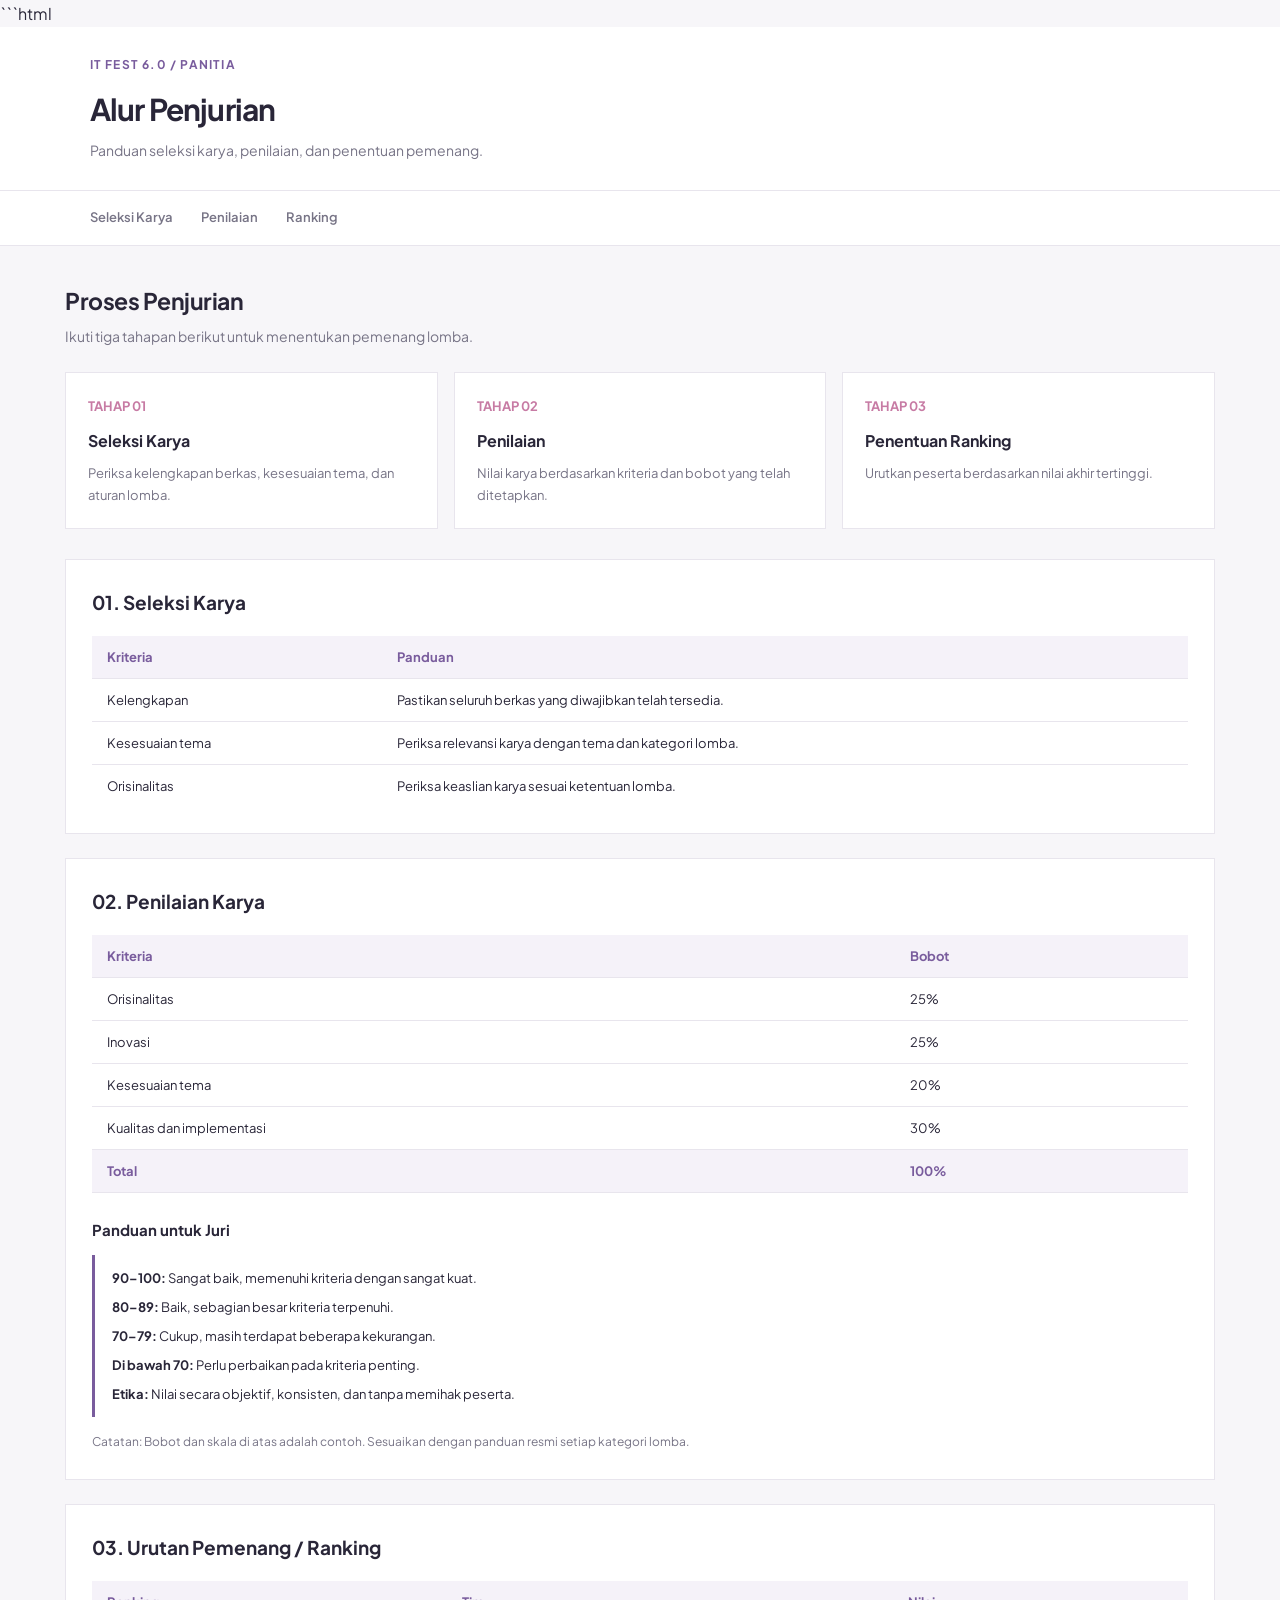
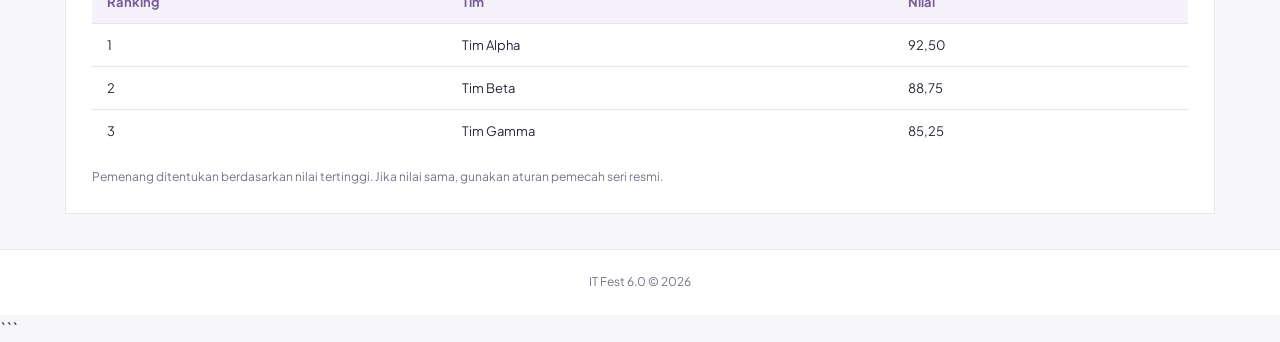
==== commit 858453a9: "Update alur penjurian.html" ====
--- a/alur penjurian.html
+++ b/alur penjurian.html
@@ -4,9 +4,9 @@
 <head>
     <meta charset="UTF-8">
     <meta name="viewport" content="width=device-width, initial-scale=1.0">
-    <title>Alur Penjurian IT Fest 6.0</title>
-
-    <link href="https://fonts.googleapis.com/css2?family=Fredoka:wght@400;500;600;700&display=swap" rel="stylesheet">
+    <title>Alur Penjurian | IT Fest 6.0</title>
+
+    <link href="https://fonts.googleapis.com/css2?family=Plus+Jakarta+Sans:wght@400;500;600;700&display=swap" rel="stylesheet">
 
     <style>
         * {
@@ -16,321 +16,334 @@
         }
 
         :root {
-            --purple: #8c6bb1;
-            --pink: #df79a9;
-            --blue: #55b6d7;
-            --green: #9dcc43;
-            --dark: #35304c;
-            --muted: #88839c;
-            --line: #e7e0f0;
-            --bg: #f8f4fc;
+            --purple: #795c9d;
+            --pink: #c77ba4;
+            --dark: #292638;
+            --muted: #777486;
+            --line: #e8e5ed;
+            --bg: #f7f6f9;
+            --white: #ffffff;
         }
 
         body {
-            font-family: 'Fredoka', sans-serif;
+            font-family: 'Plus Jakarta Sans', sans-serif;
+            background: var(--bg);
             color: var(--dark);
-            background: linear-gradient(135deg, #795c9d, #c77ba4, #f2a2b7);
-            min-height: 100vh;
-            padding: 35px 5%;
-            line-height: 1.6;
-        }
-
-        .container {
-            max-width: 1450px;
+            line-height: 1.7;
+        }
+
+        /* Header */
+        header {
+            background: var(--white);
+            border-bottom: 1px solid var(--line);
+            padding: 28px 7%;
+        }
+
+        .header-inner {
+            max-width: 1200px;
             margin: auto;
         }
 
-        .header {
-            background: rgba(255, 255, 255, 0.97);
-            border: 2px solid white;
-            border-radius: 25px;
-            padding: 35px 40px;
-            margin-bottom: 28px;
-            box-shadow: 7px 7px 0 rgba(53, 48, 76, 0.12);
+        .eyebrow {
+            color: var(--purple);
+            font-size: 12px;
+            font-weight: 700;
+            letter-spacing: 1.2px;
+            text-transform: uppercase;
+        }
+
+        header h1 {
+            font-size: 30px;
+            font-weight: 700;
+            margin: 8px 0 4px;
+            letter-spacing: -0.8px;
+        }
+
+        header p {
+            color: var(--muted);
+            font-size: 14px;
+        }
+
+        /* Navigasi */
+        nav {
+            background: var(--white);
+            border-bottom: 1px solid var(--line);
+            padding: 0 7%;
+        }
+
+        .nav-inner {
+            max-width: 1200px;
+            margin: auto;
             display: flex;
-            justify-content: space-between;
-            align-items: center;
-            gap: 25px;
-            flex-wrap: wrap;
-        }
-
-        .label {
-            display: inline-block;
-            background: #f4edff;
+            gap: 28px;
+            overflow-x: auto;
+        }
+
+        nav a {
+            display: block;
+            padding: 15px 0;
+            color: var(--muted);
+            text-decoration: none;
+            font-size: 13px;
+            font-weight: 600;
+            white-space: nowrap;
+            border-bottom: 2px solid transparent;
+        }
+
+        nav a:hover,
+        nav a:focus {
             color: var(--purple);
-            border: 1px solid #dfd0ff;
-            padding: 8px 17px;
-            border-radius: 30px;
+            border-bottom-color: var(--purple);
+        }
+
+        /* Konten */
+        main {
+            max-width: 1200px;
+            margin: 35px auto;
+            padding: 0 25px;
+        }
+
+        .page-heading {
+            margin-bottom: 24px;
+        }
+
+        .page-heading h2 {
+            font-size: 23px;
+            letter-spacing: -0.5px;
+            margin-bottom: 4px;
+        }
+
+        .page-heading p {
+            font-size: 14px;
+            color: var(--muted);
+        }
+
+        /* Tahapan penjurian */
+        .alur {
+            display: grid;
+            grid-template-columns: repeat(3, 1fr);
+            gap: 16px;
+            margin-bottom: 30px;
+        }
+
+        .card {
+            background: var(--white);
+            border: 1px solid var(--line);
+            padding: 22px;
+        }
+
+        .nomor {
+            color: var(--pink);
             font-size: 13px;
             font-weight: 700;
-            margin-bottom: 20px;
-        }
-
-        .header h1 {
-            font-size: clamp(32px, 4vw, 48px);
-            line-height: 1.15;
-            margin-bottom: 12px;
-        }
-
-        .header p {
-            color: var(--muted);
-            font-size: 17px;
-        }
-
-        nav {
-            display: flex;
-            gap: 12px;
-            flex-wrap: wrap;
-        }
-
-        nav a {
-            text-decoration: none;
-            padding: 13px 18px;
-            border-radius: 14px;
-            color: white;
-            font-weight: 600;
-            background: var(--pink);
-            transition: 0.2s;
-        }
-
-        nav a:nth-child(2) {
-            background: var(--purple);
-        }
-
-        nav a:nth-child(3) {
-            background: var(--blue);
-        }
-
-        nav a:hover {
-            transform: translateY(-3px);
-            filter: brightness(1.05);
-        }
-
-        .intro {
-            margin-bottom: 22px;
-            color: white;
-        }
-
-        .intro h2 {
-            font-size: 30px;
-            margin-bottom: 5px;
-        }
-
-        .intro p {
-            color: #fff7ff;
-        }
-
-        .alur {
-            display: grid;
-            grid-template-columns: repeat(3, minmax(0, 1fr));
-            gap: 22px;
-            margin-bottom: 28px;
-        }
-
-        .card, section {
-            background: #fff;
-            border: 1px solid rgba(255, 255, 255, 0.8);
-            border-radius: 22px;
-            padding: 28px;
-            box-shadow: 6px 6px 0 rgba(53, 48, 76, 0.1);
-        }
-
-        .card {
-            border-top: 6px solid var(--pink);
-        }
-
-        .card:nth-child(2) {
-            border-top-color: var(--blue);
-        }
-
-        .card:nth-child(3) {
-            border-top-color: var(--green);
+            margin-bottom: 10px;
         }
 
         .card h3 {
-            font-size: 21px;
-            margin-bottom: 10px;
+            font-size: 16px;
+            margin-bottom: 7px;
         }
 
         .card p {
             color: var(--muted);
-        }
-
+            font-size: 13px;
+        }
+
+        /* Bagian tabel */
         section {
-            margin-bottom: 25px;
+            background: var(--white);
+            border: 1px solid var(--line);
+            padding: 26px;
+            margin-bottom: 24px;
             scroll-margin-top: 20px;
         }
 
         section h2 {
-            color: var(--dark);
-            font-size: 26px;
+            font-size: 19px;
             margin-bottom: 18px;
         }
 
         section h3 {
-            color: var(--pink);
-            margin: 25px 0 12px;
+            font-size: 15px;
+            margin: 24px 0 12px;
         }
 
         .table-wrap {
             width: 100%;
             overflow-x: auto;
-            border-radius: 12px;
-            border: 1px solid var(--line);
         }
 
         table {
             width: 100%;
             border-collapse: collapse;
+            font-size: 13px;
             min-width: 400px;
         }
 
-        th, td {
-            padding: 14px 16px;
+        th {
             text-align: left;
+            padding: 13px 15px;
+            background: #f5f2f9;
+            color: var(--purple);
+            font-weight: 700;
             border-bottom: 1px solid var(--line);
         }
 
-        th {
-            background: var(--purple);
-            color: white;
-            font-weight: 600;
-        }
-
-        tbody tr:nth-child(even) {
-            background: #faf7ff;
+        td {
+            padding: 13px 15px;
+            border-bottom: 1px solid var(--line);
+        }
+
+        tbody tr:last-child td {
+            border-bottom: none;
         }
 
         tbody tr:hover {
-            background: #f2eaff;
+            background: #faf9fc;
         }
 
         .panduan {
-            background: #faf7ff;
-            border: 1px solid var(--line);
-            border-radius: 15px;
-            padding: 20px;
+            border-left: 3px solid var(--purple);
+            padding: 5px 0 5px 17px;
         }
 
         .panduan p {
-            padding: 7px 0;
+            font-size: 13px;
+            margin: 7px 0;
         }
 
         .catatan {
             display: block;
-            color: var(--muted);
             margin-top: 15px;
-            font-size: 14px;
+            color: var(--muted);
+            font-size: 12px;
         }
 
         footer {
+            border-top: 1px solid var(--line);
             text-align: center;
-            color: white;
-            padding: 22px 0 5px;
-        }
-
-        @media (max-width: 800px) {
-            body {
-                padding: 20px 4%;
-            }
-
-            .header {
-                padding: 25px;
+            color: var(--muted);
+            font-size: 12px;
+            padding: 22px;
+            background: var(--white);
+        }
+
+        /* Tampilan layar kecil */
+        @media (max-width: 760px) {
+            header {
+                padding: 24px;
+            }
+
+            nav {
+                padding: 0 24px;
+            }
+
+            main {
+                margin: 25px auto;
+                padding: 0 16px;
             }
 
             .alur {
                 grid-template-columns: 1fr;
-            }
-
-            nav a {
-                flex: 1 1 auto;
-                text-align: center;
-            }
-        }
-
-        @media (max-width: 480px) {
-            .header {
-                padding: 22px;
-            }
-
-            .card, section {
-                padding: 20px;
-            }
-
-            .intro h2 {
+                gap: 10px;
+            }
+
+            .card {
+                padding: 18px;
+            }
+
+            section {
+                padding: 18px;
+            }
+
+            header h1 {
                 font-size: 25px;
-            }
-
-            section h2 {
-                font-size: 23px;
             }
         }
     </style>
 </head>
 
 <body>
-<div class="container">
-
-    <header class="header">
-        <div>
-            <span class="label">IT FEST 6.0 • PANITIA</span>
-            <h1>Alur Penjurian</h1>
-            <p>Panduan seleksi karya, penilaian, dan penentuan pemenang.</p>
-        </div>
-
-        <nav>
-            <a href="#seleksi">Seleksi Karya</a>
-            <a href="#penilaian">Penilaian</a>
-            <a href="#ranking">Ranking</a>
-        </nav>
-    </header>
-
-    <div class="intro">
-        <h2>Panduan untuk Juri</h2>
+
+<header>
+    <div class="header-inner">
+        <span class="eyebrow">IT Fest 6.0 / Panitia</span>
+        <h1>Alur Penjurian</h1>
+        <p>Panduan seleksi karya, penilaian, dan penentuan pemenang.</p>
+    </div>
+</header>
+
+<nav>
+    <div class="nav-inner">
+        <a href="#seleksi">Seleksi Karya</a>
+        <a href="#penilaian">Penilaian</a>
+        <a href="#ranking">Ranking</a>
+    </div>
+</nav>
+
+<main>
+    <div class="page-heading">
+        <h2>Proses Penjurian</h2>
         <p>Ikuti tiga tahapan berikut untuk menentukan pemenang lomba.</p>
     </div>
 
     <div class="alur">
         <div class="card">
-            <h3>01. Seleksi Karya</h3>
-            <p>Periksa kelengkapan, kesesuaian tema, dan aturan lomba.</p>
+            <div class="nomor">TAHAP 01</div>
+            <h3>Seleksi Karya</h3>
+            <p>Periksa kelengkapan berkas, kesesuaian tema, dan aturan lomba.</p>
         </div>
 
         <div class="card">
-            <h3>02. Penilaian</h3>
-            <p>Nilai karya berdasarkan kriteria dan bobot yang ditetapkan.</p>
+            <div class="nomor">TAHAP 02</div>
+            <h3>Penilaian</h3>
+            <p>Nilai karya berdasarkan kriteria dan bobot yang telah ditetapkan.</p>
         </div>
 
         <div class="card">
-            <h3>03. Ranking</h3>
+            <div class="nomor">TAHAP 03</div>
+            <h3>Penentuan Ranking</h3>
             <p>Urutkan peserta berdasarkan nilai akhir tertinggi.</p>
         </div>
     </div>
 
     <section id="seleksi">
-        <h2>1. Seleksi Karya</h2>
-
+        <h2>01. Seleksi Karya</h2>
         <div class="table-wrap">
             <table>
                 <thead>
-                    <tr><th>Kriteria</th><th>Panduan</th></tr>
+                    <tr>
+                        <th>Kriteria</th>
+                        <th>Panduan</th>
+                    </tr>
                 </thead>
                 <tbody>
-                    <tr><td>Kelengkapan</td><td>Pastikan seluruh berkas tersedia.</td></tr>
-                    <tr><td>Kesesuaian tema</td><td>Periksa relevansi karya dengan tema lomba.</td></tr>
-                    <tr><td>Orisinalitas</td><td>Periksa keaslian sesuai ketentuan lomba.</td></tr>
+                    <tr>
+                        <td>Kelengkapan</td>
+                        <td>Pastikan seluruh berkas yang diwajibkan telah tersedia.</td>
+                    </tr>
+                    <tr>
+                        <td>Kesesuaian tema</td>
+                        <td>Periksa relevansi karya dengan tema dan kategori lomba.</td>
+                    </tr>
+                    <tr>
+                        <td>Orisinalitas</td>
+                        <td>Periksa keaslian karya sesuai ketentuan lomba.</td>
+                    </tr>
                 </tbody>
             </table>
         </div>
     </section>
 
     <section id="penilaian">
-        <h2>2. Penilaian Karya</h2>
-
+        <h2>02. Penilaian Karya</h2>
         <div class="table-wrap">
             <table>
                 <thead>
-                    <tr><th>Kriteria</th><th>Bobot</th></tr>
+                    <tr>
+                        <th>Kriteria</th>
+                        <th>Bobot</th>
+                    </tr>
                 </thead>
                 <tbody>
                     <tr><td>Orisinalitas</td><td>25%</td></tr>
@@ -357,12 +370,15 @@
     </section>
 
     <section id="ranking">
-        <h2>3. Urutan Pemenang / Ranking</h2>
-
+        <h2>03. Urutan Pemenang / Ranking</h2>
         <div class="table-wrap">
             <table>
                 <thead>
-                    <tr><th>Ranking</th><th>Tim</th><th>Nilai</th></tr>
+                    <tr>
+                        <th>Ranking</th>
+                        <th>Tim</th>
+                        <th>Nilai</th>
+                    </tr>
                 </thead>
                 <tbody>
                     <tr><td>1</td><td>Tim Alpha</td><td>92,50</td></tr>
@@ -372,13 +388,16 @@
             </table>
         </div>
 
-        <p class="catatan">
-            Urutan pemenang ditentukan dari nilai tertinggi. Jika nilai sama, gunakan aturan pemecah seri resmi.
-        </p>
+        <small class="catatan">
+            Pemenang ditentukan berdasarkan nilai tertinggi. Jika nilai sama, gunakan aturan pemecah seri resmi.
+        </small>
     </section>
-
-    <footer>IT Fest 6.0 © 2026</footer>
-</div>
+</main>
+
+<footer>
+    IT Fest 6.0 &copy; 2026
+</footer>
+
 </body>
 </html>
 ```
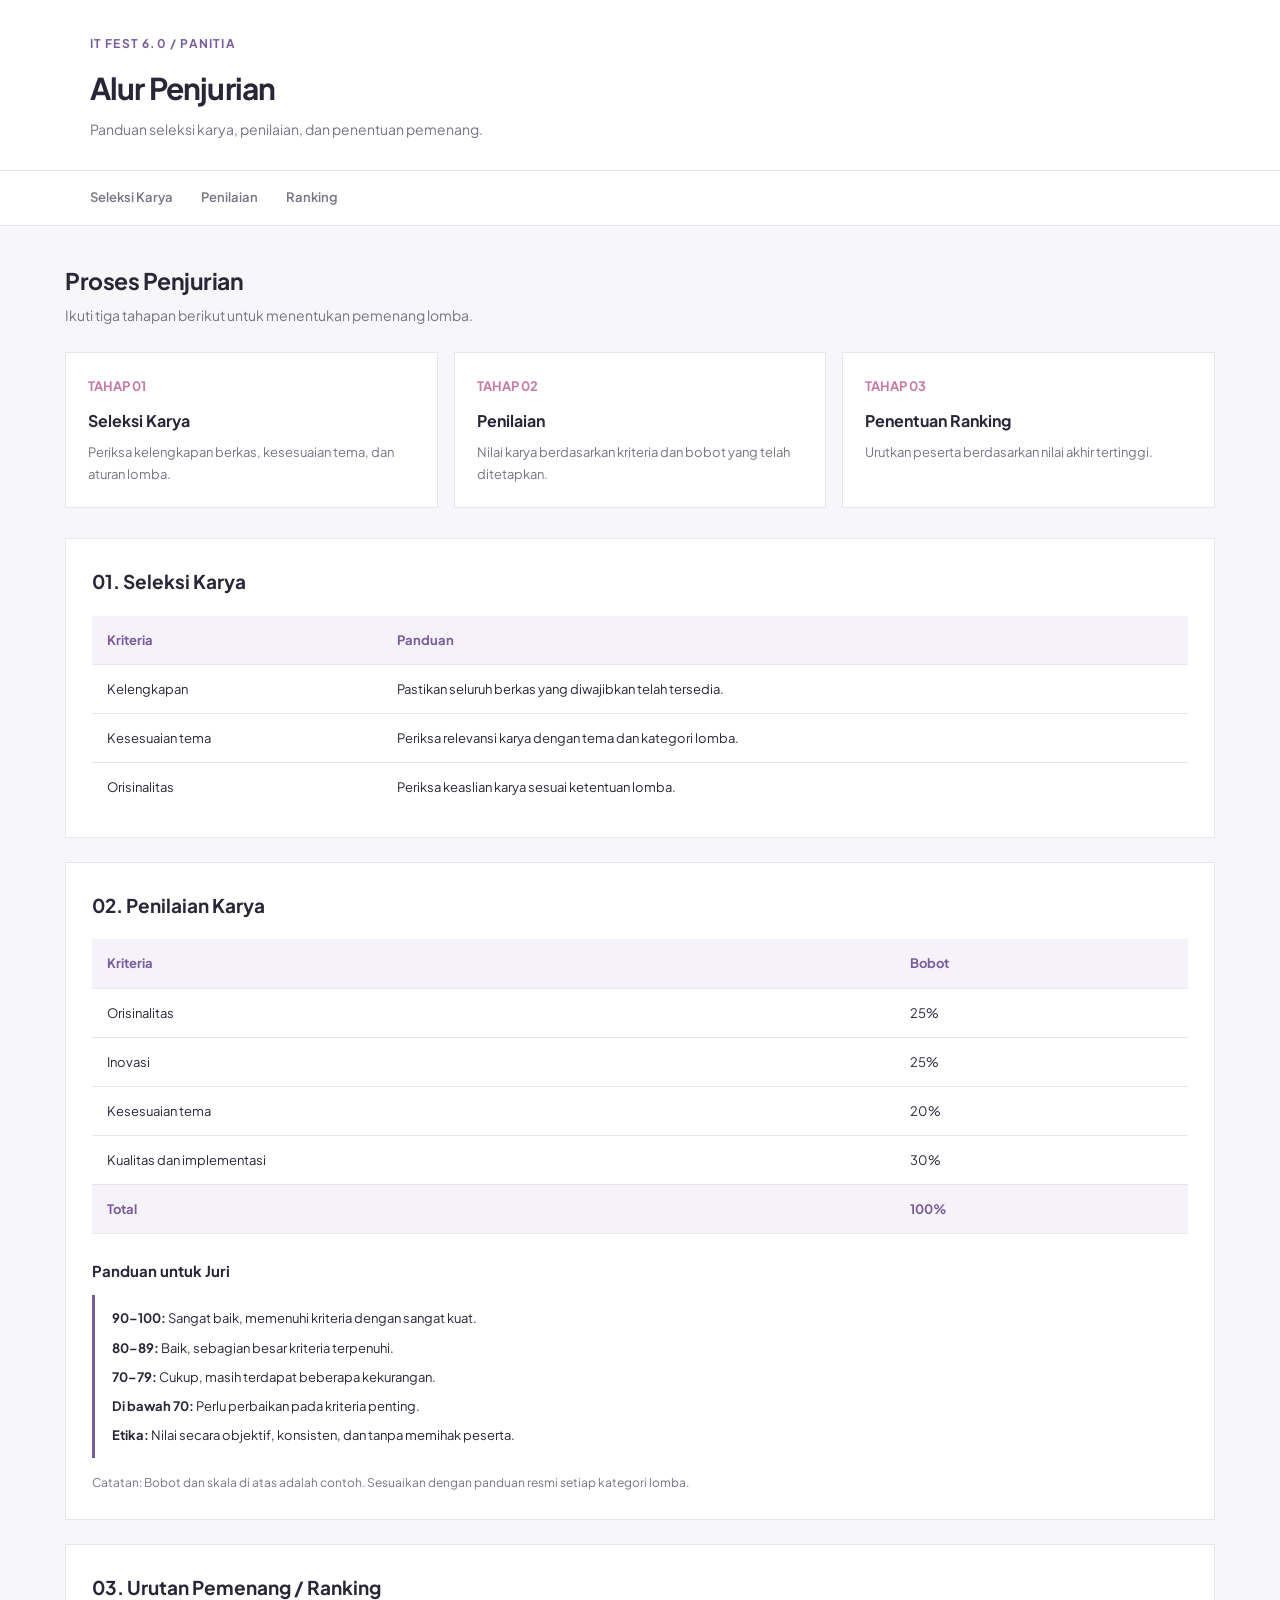
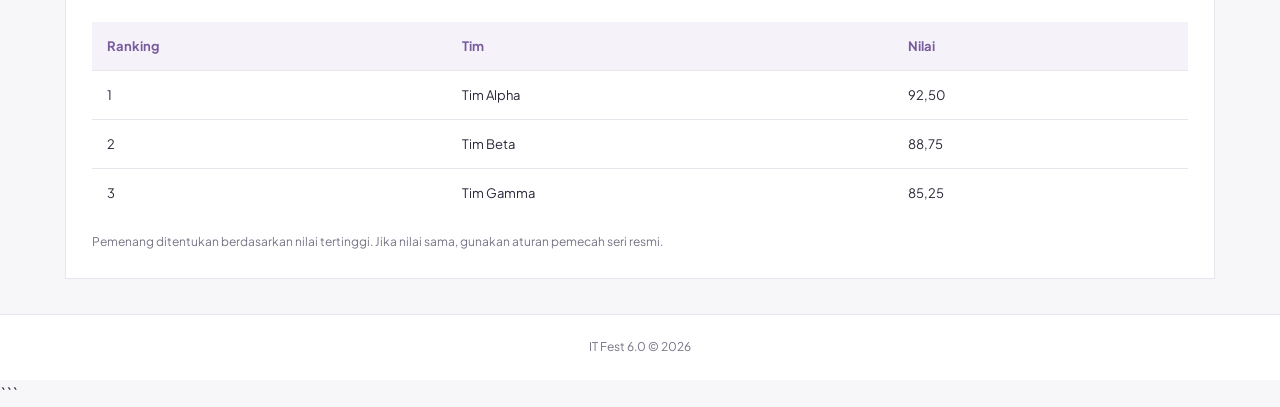
==== commit d8fd5ee5: "fixed alur-penjurian" ====
--- a/alur penjurian.html
+++ b/alur penjurian.html
@@ -1,4 +1,3 @@
-```html
 <!DOCTYPE html>
 <html lang="id">
 <head>
